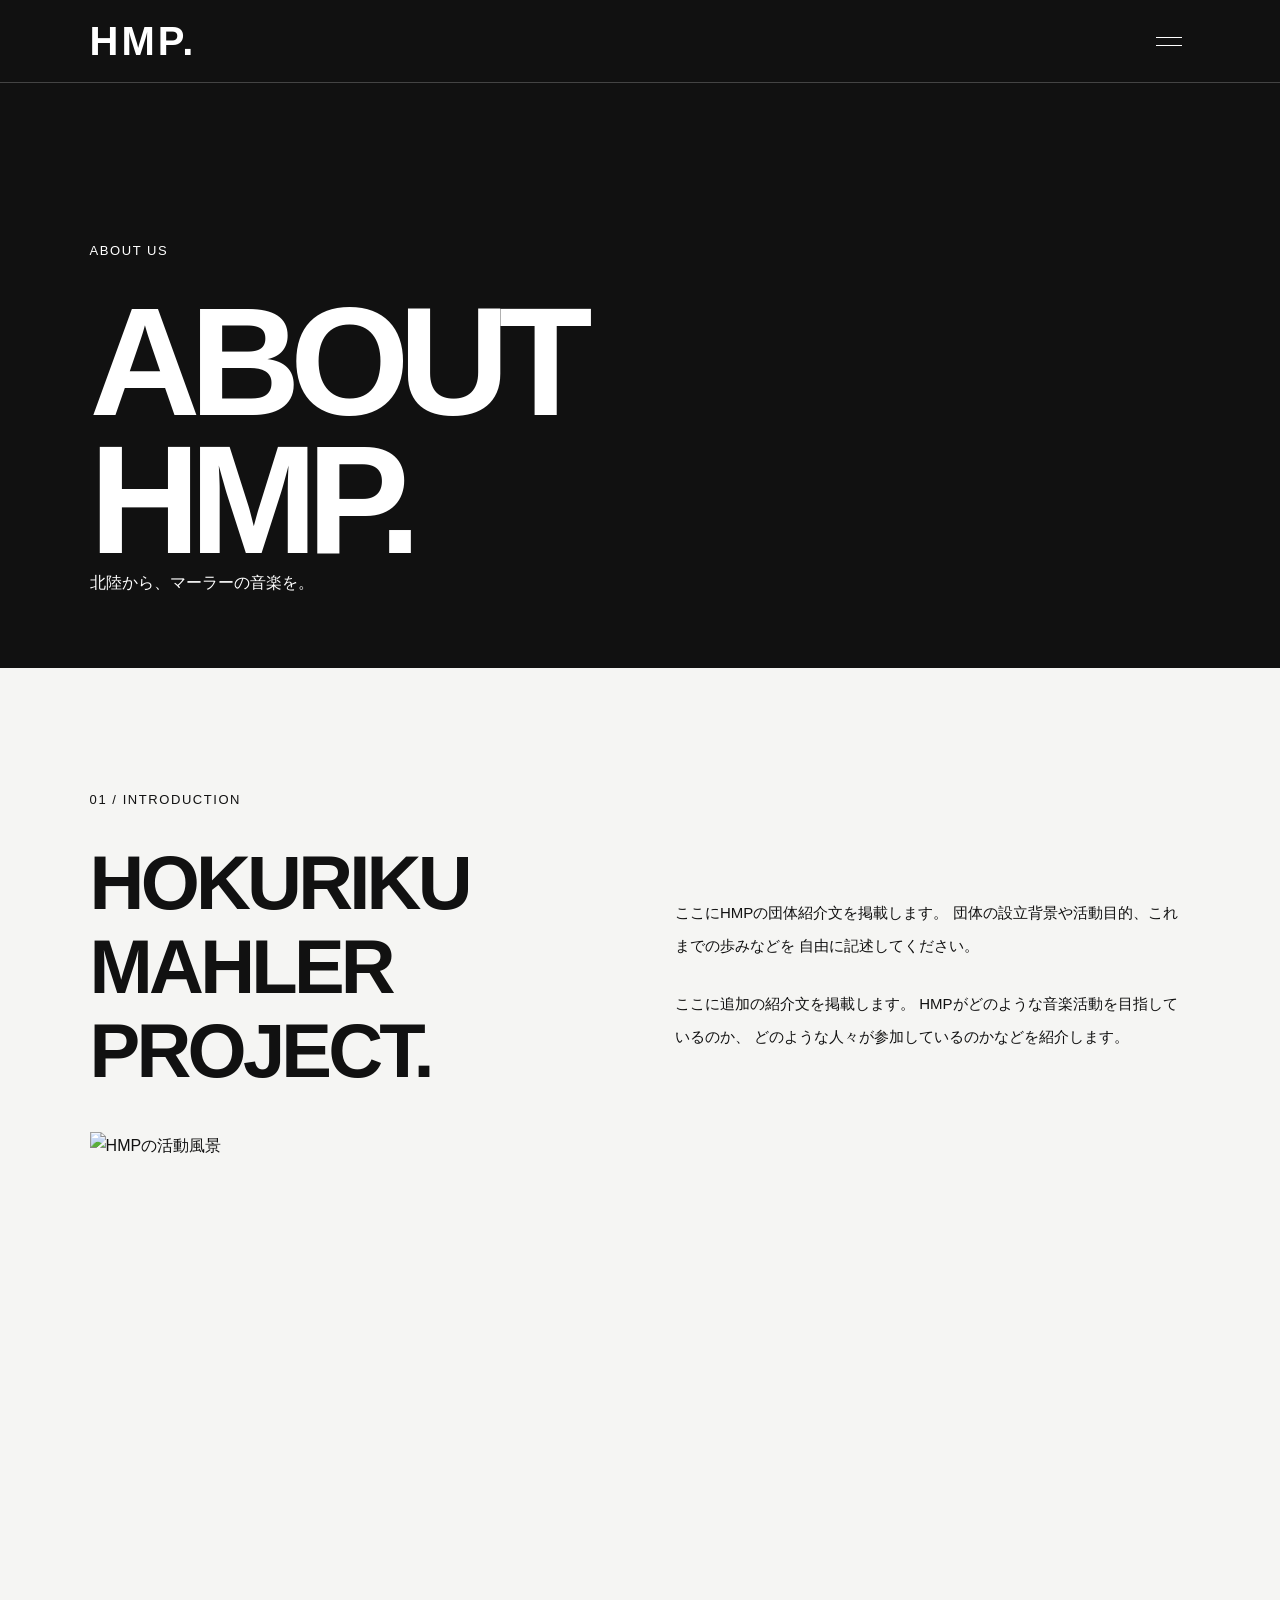
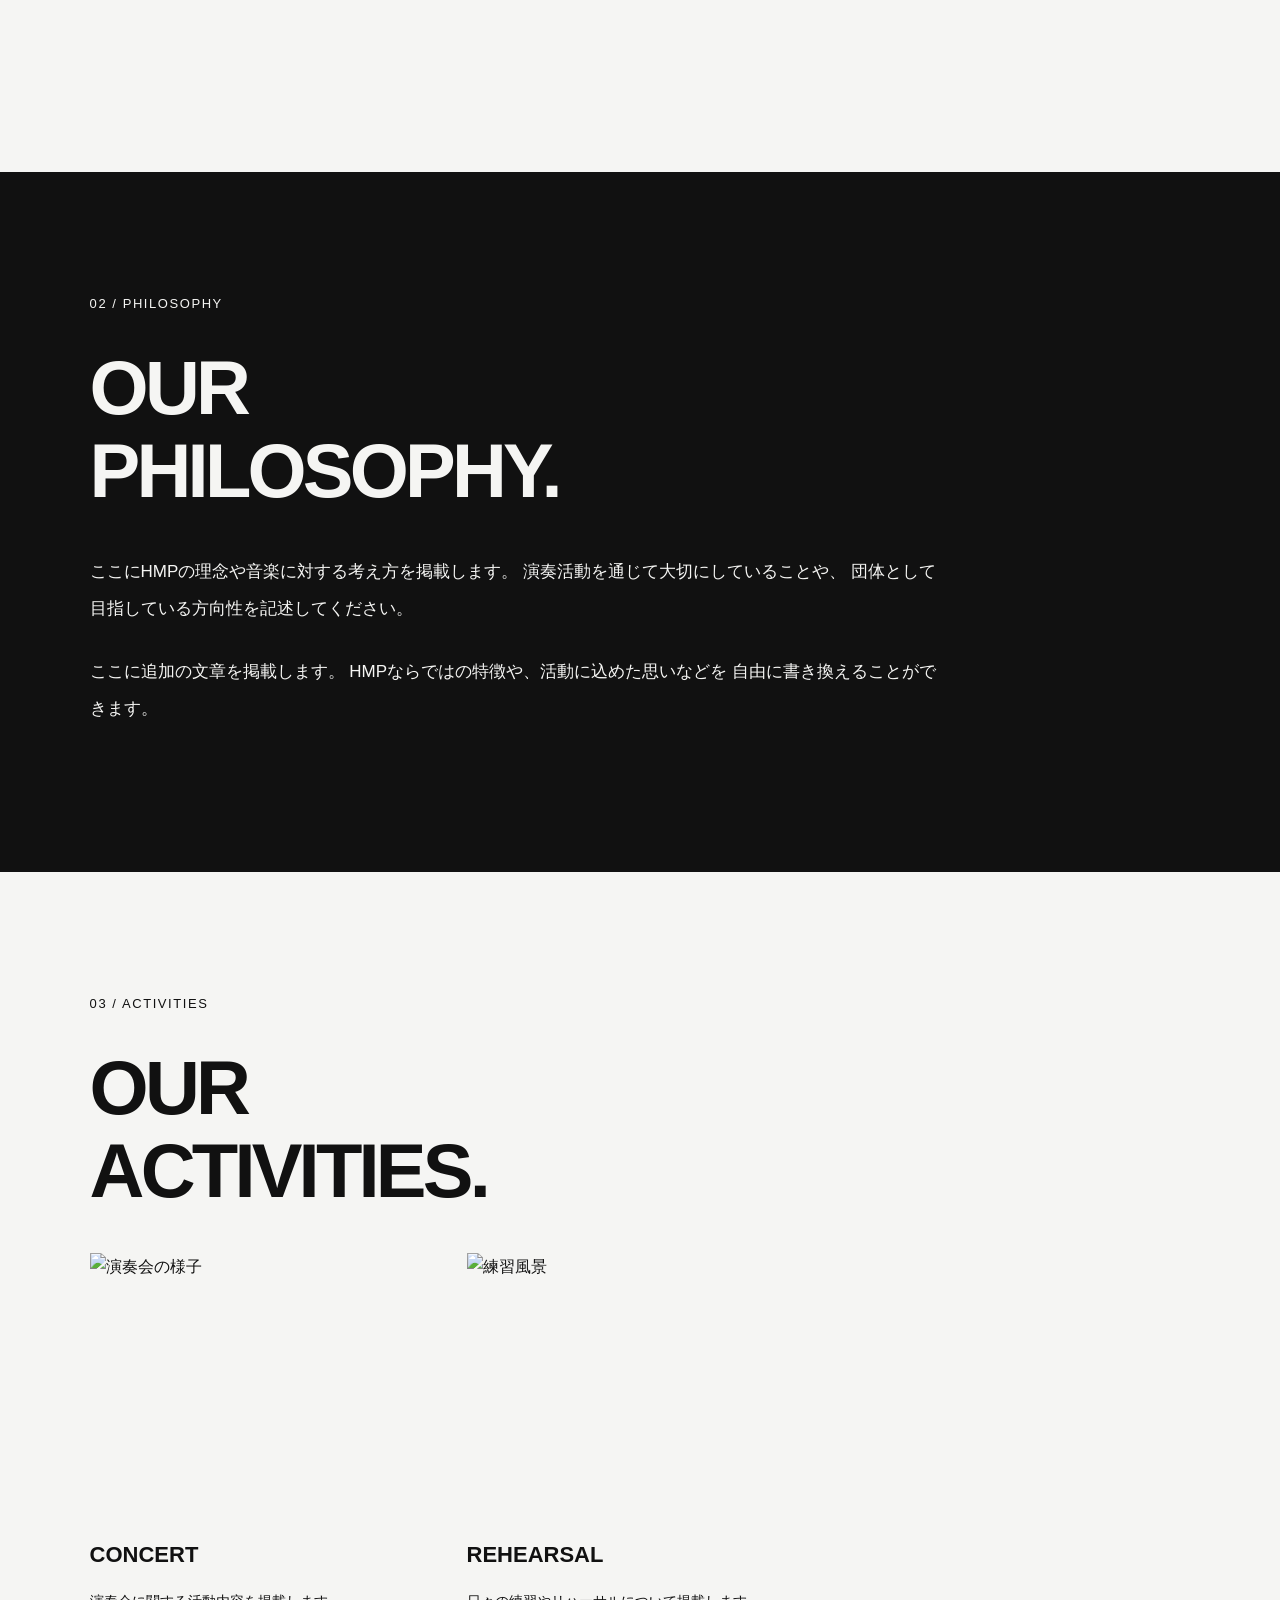
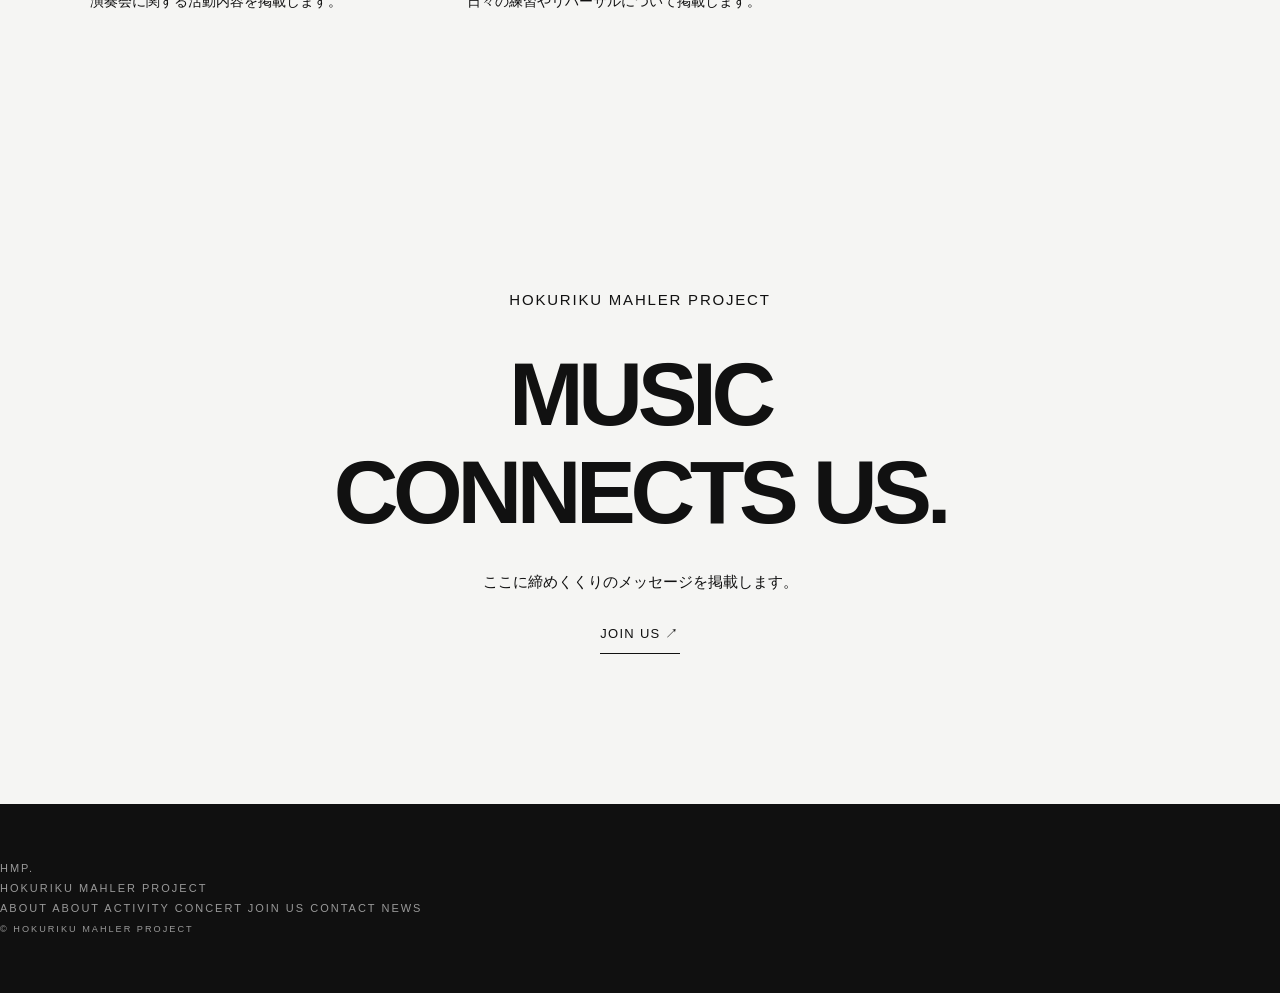
==== Pages/about.html @ 20a02ecb "Add files via upload" ====
<!DOCTYPE html>
<html lang="ja">
<head>
    <meta charset="UTF-8">
    <meta name="viewport" content="width=device-width, initial-scale=1.0">

    <title>ABOUT | HMP.</title>
    <meta name="description" content="Hokuriku Mahler Projectについて">

    <link rel="stylesheet" href="../css/style.css">
    <link rel="stylesheet" href="../css/responsive.css">
</head>

<body>

    <!-- HEADER -->
<header class="header">
    <a href="../index.html" class="logo">HMP.</a>

    <button class="menu-toggle" aria-label="メニューを開く">
        <span></span>
        <span></span>
    </button>
</header>

<!-- MENU -->
<nav class="navigation">

    <button class="menu-close" aria-label="メニューを閉じる">
        CLOSE ×
    </button>

    <div class="navigation-inner">
        <a href="../index.html">HOME</a>
        <a href="about.html">ABOUT</a>
        <a href="concert.html">CONCERT</a>
        <a href="ticket.html">TICKET</a>
        <a href="join.html">JOIN US</a>
        <a href="activity.html">ACTIVITY</a>
        <a href="news.html">NEWS</a>
        <a href="contact.html">CONTACT</a>
    </div>

    <p class="navigation-footer">
        HOKURIKU MAHLER PROJECT
    </p>

</nav>


    <main>

        <!-- PAGE HERO -->
        <section class="page-hero">
            <div class="page-hero-content fade-in">
                <p class="section-label">ABOUT US</p>

                <h1>
                    ABOUT<br>
                    HMP.
                </h1>

                <p class="page-hero-description">
                    北陸から、マーラーの音楽を。
                </p>
            </div>
        </section>


        <!-- INTRODUCTION -->
        <section class="about-introduction section-light">
            <div class="section-container">

                <p class="section-label fade-in">
                    01 / INTRODUCTION
                </p>

                <div class="about-introduction-grid">

                    <div class="fade-in">
                        <h2 class="section-heading">
                            HOKURIKU<br>
                            MAHLER<br>
                            PROJECT.
                        </h2>
                    </div>

                    <div class="about-text fade-in">
                        <p>
                            ここにHMPの団体紹介文を掲載します。
                            団体の設立背景や活動目的、これまでの歩みなどを
                            自由に記述してください。
                        </p>

                        <p>
                            ここに追加の紹介文を掲載します。
                            HMPがどのような音楽活動を目指しているのか、
                            どのような人々が参加しているのかなどを紹介します。
                        </p>
                    </div>

                </div>

                <div class="about-image fade-in">
                    <img src="assets/images/about-main.jpg"
                         alt="HMPの活動風景">
                </div>

            </div>
        </section>


        <!-- PHILOSOPHY -->
        <section class="about-philosophy section-dark">
            <div class="section-container">

                <p class="section-label fade-in">
                    02 / PHILOSOPHY
                </p>

                <div class="philosophy-content fade-in">
                    <h2 class="section-heading">
                        OUR<br>
                        PHILOSOPHY.
                    </h2>

                    <div class="about-text">
                        <p>
                            ここにHMPの理念や音楽に対する考え方を掲載します。
                            演奏活動を通じて大切にしていることや、
                            団体として目指している方向性を記述してください。
                        </p>

                        <p>
                            ここに追加の文章を掲載します。
                            HMPならではの特徴や、活動に込めた思いなどを
                            自由に書き換えることができます。
                        </p>
                    </div>
                </div>

            </div>
        </section>


        <!-- ACTIVITIES -->
        <section class="about-activities section-light">
            <div class="section-container">

                <p class="section-label fade-in">
                    03 / ACTIVITIES
                </p>

                <h2 class="section-heading fade-in">
                    OUR<br>
                    ACTIVITIES.
                </h2>

                <div class="activities-grid">

                    <div class="activity-item fade-in">
                        <img src="assets/images/activity-01.jpg"
                             alt="演奏会の様子">
                        <h3>CONCERT</h3>
                        <p>
                            演奏会に関する活動内容を掲載します。
                        </p>
                    </div>

                    <div class="activity-item fade-in">
                        <img src="assets/images/activity-02.jpg"
                             alt="練習風景">
                        <h3>REHEARSAL</h3>
                        <p>
                            日々の練習やリハーサルについて掲載します。
                        </p>
                    </div>

                </div>

            </div>
        </section>


        <!-- BOTTOM MESSAGE -->
        <section class="about-bottom section-dark">
            <div class="section-container fade-in">

                <p class="section-label">
                    HOKURIKU MAHLER PROJECT
                </p>

                <h2 class="section-heading">
                    MUSIC<br>
                    CONNECTS US.
                </h2>

                <p class="about-text">
                    ここに締めくくりのメッセージを掲載します。
                </p>

                <a href="join.html" class="text-link">
                    JOIN US <span>↗</span>
                </a>

            </div>
        </section>

    </main>


    <!-- FOOTER -->
    <footer class="footer">
        <div class="footer-inner">

            <a href="../index.html" class="footer-logo">
                HMP.
            </a>

            <p>
                HOKURIKU MAHLER PROJECT
            </p>

            <div class="footer-links">
                <a href="../index.html">ABOUT</a>
                <a href="about.html">ABOUT</a>
                <a href="activity.html">ACTIVITY</a>
                <a href="concert.html">CONCERT</a>
                <a href="join.html">JOIN US</a>
                <a href="contact.html">CONTACT</a>
                <a href="news.html">NEWS</a>
            </div>

            <small>
                © HOKURIKU MAHLER PROJECT
            </small>

        </div>
    </footer>


    <script src="../js/main.js"></script>

</body>
</html>
---- css/style.css ----
/* =========================
   HMP BASE STYLE
========================= */

:root {
  --black: #101010;
  --white: #f5f5f3;
  --gray: #999999;
  --line: #333333;
}

* {
  box-sizing: border-box;
  margin: 0;
  padding: 0;
}

html {
  scroll-behavior: smooth;
}

body {
  background: var(--black);
  color: var(--white);
  font-family: "Noto Sans JP", sans-serif;
  line-height: 1.8;
}

a {
  color: inherit;
  text-decoration: none;
}

.container {
  width: 90%;
  max-width: 1160px;
  margin: auto;
}

/* HEADER */

.header {
  position: absolute;
  top: 0;
  width: 100%;
  z-index: 10;
  border-bottom: 1px solid #444;
}

.nav {
  min-height: 85px;
  display: flex;
  justify-content: space-between;
  align-items: center;
}

.logo {
  font-size: 30px;
  font-weight: 800;
  letter-spacing: 3px;
}

.logo span {
  display: block;
  font-size: 8px;
  letter-spacing: 2px;
  color: var(--gray);
}

.navigation {
  display: flex;
  gap: 28px;
  font-size: 11px;
  letter-spacing: 2px;
}

.navigation a:hover {
  color: var(--gray);
}

.menu-toggle {
  display: none;
  background: none;
  border: 0;
  color: white;
  font-size: 24px;
  cursor: pointer;
}

/* HERO */

.hero {
  min-height: 720px;
  display: flex;
  align-items: center;
  background:
    radial-gradient(circle at 75% 40%,
    #555, #222 35%, #101010 75%);
}

.hero-content {
  padding-top: 100px;
}

.eyebrow,
.section-number {
  font-size: 11px;
  letter-spacing: 3px;
  color: var(--gray);
}

.hero h1 {
  font-size: clamp(55px, 9vw, 110px);
  line-height: 1;
  letter-spacing: -5px;
  margin: 30px 0;
}

.hero-message {
  font-size: 20px;
  letter-spacing: 4px;
}

.hero-buttons {
  display: flex;
  gap: 15px;
  margin-top: 35px;
}

/* BUTTON */

.button {
  display: inline-block;
  padding: 13px 25px;
  border: 1px solid white;
  font-size: 11px;
  letter-spacing: 2px;
  transition: .3s;
}

.button:hover {
  background: white;
  color: black;
}

.button-white {
  background: white;
  color: black;
}

/* SECTIONS */

.section {
  padding: 100px 0;
  border-bottom: 1px solid var(--line);
}

.section-title {
  font-size: clamp(35px, 5vw, 60px);
  letter-spacing: -2px;
  line-height: 1.2;
  margin-top: 12px;
}

.section-subtitle {
  color: var(--gray);
  font-size: 12px;
  margin-top: 8px;
  margin-bottom: 40px;
}

/* NEWS */

.news-item {
  display: flex;
  gap: 35px;
  padding: 25px 0;
  border-top: 1px solid var(--line);
  font-size: 13px;
}

.news-item time {
  color: var(--gray);
}

/* CONCERT */

.concert-content {
  display: grid;
  grid-template-columns: 1fr 1fr;
  gap: 50px;
  margin-top: 35px;
  align-items: center;
}

.concert-visual {
  min-height: 350px;
  background: linear-gradient(135deg, #555, #111);
  display: grid;
  place-items: center;
}

.concert-visual span {
  font-size: 55px;
  font-weight: 800;
  letter-spacing: -3px;
}

.concert-info h3 {
  font-size: 28px;
  margin-bottom: 25px;
}

.concert-info p {
  padding: 12px 0;
  border-bottom: 1px solid var(--line);
  font-size: 12px;
}

/* ABOUT */

.about-content {
  max-width: 700px;
}

.about-content h3 {
  font-size: 35px;
  line-height: 1.6;
  margin-bottom: 25px;
}

.about-content p {
  color: #bbb;
  font-size: 14px;
}

/* JOIN */

.join-section {
  background: var(--white);
  color: var(--black);
}

.join-section .section-number {
  color: #777;
}

.join-section p {
  margin: 25px 0;
}

/* ACTIVITY */

.activity-grid {
  display: grid;
  grid-template-columns: repeat(3, 1fr);
  gap: 15px;
}

.activity-card {
  min-height: 200px;
  background: linear-gradient(135deg, #444, #191919);
  display: flex;
  align-items: end;
  padding: 20px;
  font-size: 12px;
  letter-spacing: 2px;
}

/* FOOTER */

.footer {
  padding: 55px 0;
  color: var(--gray);
  font-size: 11px;
  letter-spacing: 2px;
}

.footer h2 {
  font-size: 30px;
  color: white;
}


/* =========================
   ABOUT PAGE HEADER & MENU FIX
========================= */

/* Header */
.header {
    position: relative;
    z-index: 1001;
    display: flex;
    align-items: center;
    justify-content: space-between;
    width: 100%;
    padding: 20px 7%;
    background: #111;
    color: #fff;
    box-sizing: border-box;
}

.header .logo {
    color: #fff;
    font-size: 40px;
    font-weight: 700;
    text-decoration: none;
    line-height: 1;
}

/* Menu button */
.menu-toggle {
    display: flex;
    flex-direction: column;
    justify-content: center;
    gap: 7px;
    width: 42px;
    height: 42px;
    padding: 8px;
    border: none;
    background: transparent;
    cursor: pointer;
}

.menu-toggle span {
    display: block;
    width: 26px;
    height: 1px;
    background: #fff;
}

/* Navigation: hidden by default */
.navigation {
    position: fixed;
    inset: 0;
    z-index: 2000;
    display: flex;
    flex-direction: column;
    justify-content: center;
    align-items: center;
    background: #fff;
    color: #111;

    opacity: 0;
    visibility: hidden;
    pointer-events: none;

    transition: opacity 0.4s ease,
                visibility 0.4s ease;
}

/* Open menu */
.navigation.active {
    opacity: 1;
    visibility: visible;
    pointer-events: auto;
}

.navigation-inner {
    display: flex;
    flex-direction: column;
    gap: 18px;
    width: 80%;
    max-width: 900px;
}

.navigation-inner a {
    color: #111;
    font-size: clamp(28px, 5vw, 54px);
    font-weight: 600;
    text-decoration: none;
    letter-spacing: -0.04em;
}

.menu-close {
    position: absolute;
    top: 30px;
    right: 7%;
    border: none;
    background: transparent;
    color: #111;
    font-size: 14px;
    cursor: pointer;
}

.navigation-footer {
    position: absolute;
    bottom: 35px;
    left: 7%;
    font-size: 11px;
    letter-spacing: 0.15em;
}


/* =========================
   ABOUT PAGE LAYOUT
========================= */

/* Page Hero */
.page-hero {
    position: relative;
    display: flex;
    align-items: flex-end;
    min-height: 65vh;
    padding: 100px 7% 70px;
    box-sizing: border-box;
    background: #111;
    color: #fff;
}

.page-hero-content {
    width: 100%;
    max-width: 1200px;
    margin: 0 auto;
}

.page-hero-label {
    display: block;
    margin-bottom: 20px;
    font-size: 13px;
    letter-spacing: 0.15em;
}

.page-hero h1 {
    margin: 0;
    font-size: clamp(64px, 12vw, 160px);
    line-height: 0.9;
    letter-spacing: -0.07em;
}

/* Common Sections */
.section-light,
.section-dark {
    padding: 120px 7%;
    box-sizing: border-box;
}

.section-light {
    background: #f5f5f3;
    color: #111;
}

.section-dark {
    background: #111;
    color: #f5f5f3;
}

.section-container {
    width: 100%;
    max-width: 1200px;
    margin: 0 auto;
}

.section-label {
    display: block;
    margin-bottom: 30px;
    font-size: 13px;
    letter-spacing: 0.12em;
}

.section-heading {
    margin: 0 0 40px;
    font-size: clamp(38px, 6vw, 76px);
    line-height: 1.1;
    letter-spacing: -0.05em;
}

/* Introduction */
.about-introduction-grid {
    display: grid;
    grid-template-columns: 1fr 1fr;
    gap: 70px;
    align-items: center;
}

.about-text {
    font-size: 15px;
    line-height: 2.2;
}

.about-text p {
    margin-bottom: 25px;
}

.about-image img {
    display: block;
    width: 100%;
    height: 520px;
    object-fit: cover;
}

/* Philosophy */
.philosophy-content {
    max-width: 850px;
}

.philosophy-content p {
    font-size: 17px;
    line-height: 2.2;
}

/* Activities */
.activities-grid {
    display: grid;
    grid-template-columns: repeat(3, 1fr);
    gap: 30px;
}

.activity-item img {
    display: block;
    width: 100%;
    aspect-ratio: 4 / 3;
    object-fit: cover;
}

.activity-item h3 {
    margin: 22px 0 12px;
    font-size: 22px;
}

.activity-item p {
    font-size: 14px;
    line-height: 2;
}

/* Bottom Message */
.about-bottom {
    padding: 150px 7%;
    background: #f5f5f3;
    color: #111;
    text-align: center;
}

.about-bottom h2 {
    margin: 0 0 25px;
    font-size: clamp(40px, 7vw, 90px);
    letter-spacing: -0.06em;
}

.about-bottom p {
    font-size: 15px;
    line-height: 2;
}

.text-link {
    display: inline-block;
    margin-top: 25px;
    padding-bottom: 8px;
    border-bottom: 1px solid currentColor;
    color: inherit;
    text-decoration: none;
    font-size: 13px;
    letter-spacing: 0.1em;
}



/* =========================
   CONCERT PAGE
========================= */

.concert-page-hero {
    min-height: 65vh;
    background: #101010;
    color: #f5f5f3;
    display: flex;
    align-items: flex-end;
    padding: 100px 8%;
}

.concert-page-hero h1 {
    font-size: clamp(55px, 9vw, 115px);
    line-height: 0.95;
    letter-spacing: -0.06em;
    margin: 30px 0;
}

.concert-page-hero-content > p:last-child {
    font-size: 15px;
    letter-spacing: 0.1em;
}

.concert-container {
    max-width: 1200px;
    margin: 0 auto;
}

.concert-upcoming,
.concert-past {
    padding: 120px 8%;
    background: #f5f5f3;
    color: #101010;
}

.concert-program,
.concert-bottom {
    padding: 120px 8%;
    background: #101010;
    color: #f5f5f3;
}

.concert-heading {
    font-size: clamp(45px, 6vw, 76px);
    line-height: 0.95;
    letter-spacing: -0.05em;
    margin-bottom: 55px;
}

.concert-main-image {
    width: 100%;
    margin-bottom: 60px;
}

.concert-main-image img {
    display: block;
    width: 100%;
    aspect-ratio: 16 / 9;
    object-fit: cover;
}

.concert-detail {
    display: grid;
    grid-template-columns: 1fr 1fr;
    gap: 60px;
    padding-bottom: 50px;
    border-bottom: 1px solid #ccc;
}

.concert-category {
    font-size: 11px;
    letter-spacing: 0.15em;
    margin-bottom: 20px;
}

.concert-title-area h3 {
    font-size: clamp(32px, 5vw, 58px);
    line-height: 1.05;
}

.concert-information {
    border-top: 1px solid #ccc;
}

.concert-data {
    display: grid;
    grid-template-columns: 130px 1fr;
    gap: 15px;
    padding: 18px 0;
    border-bottom: 1px solid #ccc;
}

.concert-data span {
    font-size: 10px;
    letter-spacing: 0.12em;
    color: #777;
}

.concert-data p {
    font-size: 14px;
}

.concert-description {
    max-width: 700px;
    margin-top: 40px;
    font-size: 14px;
    line-height: 2.2;
}

.concert-ticket-link {
    margin-top: 40px;
}

.concert-link {
    display: inline-flex;
    gap: 40px;
    align-items: center;
    padding: 16px 0;
    border-bottom: 1px solid currentColor;
    font-size: 12px;
    letter-spacing: 0.12em;
    text-decoration: none;
    color: inherit;
}

.concert-link span {
    font-size: 18px;
}

.program-list {
    border-top: 1px solid #555;
}

.program-item {
    display: flex;
    gap: 45px;
    align-items: flex-start;
    padding: 35px 0;
    border-bottom: 1px solid #555;
}

.program-item > span {
    font-size: 13px;
    color: #999;
}

.program-item h3 {
    font-size: 24px;
    font-weight: 500;
}

.program-item p {
    margin-top: 8px;
    font-size: 12px;
    color: #999;
    letter-spacing: 0.1em;
}

.program-note {
    margin-top: 25px;
    font-size: 11px;
    color: #999;
}

.past-concert-grid {
    display: grid;
    grid-template-columns: 1fr 1fr;
    gap: 30px;
}

.past-concert-card img {
    width: 100%;
    aspect-ratio: 16 / 10;
    object-fit: cover;
    display: block;
}

.past-concert-info {
    padding: 25px 0;
}

.past-concert-info > span {
    font-size: 11px;
    color: #777;
}

.past-concert-info h3 {
    font-size: 20px;
    margin: 10px 0;
}

.past-concert-info p {
    font-size: 13px;
    color: #666;
    line-height: 1.8;
}

.concert-bottom > p:not(.section-label) {
    font-size: 14px;
    line-height: 2;
}



/* =========================
   JOIN PAGE
========================= */

.join-container {
    max-width: 1200px;
    margin: 0 auto;
}

.join-page-hero {
    min-height: 65vh;
    background: #101010;
    color: #f5f5f3;
    display: flex;
    align-items: flex-end;
    padding: 100px 8%;
}

.join-page-hero h1 {
    font-size: clamp(60px, 10vw, 125px);
    line-height: 0.9;
    letter-spacing: -0.06em;
    margin: 30px 0;
}

.join-page-hero-content > p:last-child {
    font-size: 15px;
    letter-spacing: 0.1em;
}

.join-message,
.join-conditions,
.join-application {
    background: #f5f5f3;
    color: #101010;
    padding: 120px 8%;
}

.join-recruitment,
.join-flow {
    background: #101010;
    color: #f5f5f3;
    padding: 120px 8%;
}

.join-heading {
    font-size: clamp(45px, 6vw, 76px);
    line-height: 0.95;
    letter-spacing: -0.05em;
    margin-bottom: 55px;
}

.join-message-content {
    display: grid;
    grid-template-columns: 0.8fr 1.2fr;
    gap: 70px;
    align-items: center;
}

.join-message-text {
    font-size: 14px;
    line-height: 2.2;
}

.join-message-text p {
    margin-bottom: 25px;
}

.join-main-image img {
    display: block;
    width: 100%;
    aspect-ratio: 4 / 3;
    object-fit: cover;
}

.join-description {
    max-width: 650px;
    font-size: 14px;
    line-height: 2.1;
    margin-bottom: 50px;
}

.recruitment-list {
    border-top: 1px solid #555;
}

.recruitment-item {
    display: grid;
    grid-template-columns: 70px 1fr 100px;
    align-items: center;
    gap: 20px;
    padding: 27px 0;
    border-bottom: 1px solid #555;
}

.recruitment-item > span:first-child {
    color: #999;
    font-size: 12px;
}

.recruitment-item p {
    font-size: 20px;
    letter-spacing: 0.08em;
}

.recruitment-status {
    font-size: 11px;
    text-align: right;
    color: #ccc;
}

.recruitment-note {
    margin-top: 20px;
    color: #999;
    font-size: 11px;
}

.conditions-list {
    border-top: 1px solid #ccc;
}

.condition-item {
    display: grid;
    grid-template-columns: 80px 1fr;
    gap: 25px;
    padding: 30px 0;
    border-bottom: 1px solid #ccc;
}

.condition-item > span {
    color: #888;
    font-size: 12px;
}

.condition-item h3 {
    font-size: 19px;
    margin-bottom: 10px;
}

.condition-item p {
    font-size: 14px;
    line-height: 1.9;
    color: #555;
}

.join-steps {
    border-top: 1px solid #555;
}

.join-step {
    padding: 35px 0;
    border-bottom: 1px solid #555;
}

.join-step > span {
    color: #999;
    font-size: 11px;
    letter-spacing: 0.15em;
}

.join-step h3 {
    font-size: 25px;
    margin: 12px 0;
    letter-spacing: 0.05em;
}

.join-step p {
    font-size: 14px;
    color: #ccc;
}

.join-application-link {
    display: inline-flex;
    align-items: center;
    justify-content: space-between;
    gap: 80px;
    padding: 18px 0;
    border-bottom: 1px solid #101010;
    font-size: 13px;
    letter-spacing: 0.15em;
}

.join-application-link span {
    font-size: 20px;
}


/* =========================
   ACTIVITY PAGE
========================= */

.activity-container {
    max-width: 1200px;
    margin: 0 auto;
}

.activity-page-hero {
    min-height: 65vh;
    background: #101010;
    color: #f5f5f3;
    display: flex;
    align-items: flex-end;
    padding: 100px 8%;
}

.activity-page-hero h1 {
    font-size: clamp(60px, 10vw, 125px);
    line-height: 0.9;
    letter-spacing: -0.06em;
    margin: 30px 0;
}

.activity-page-hero-content > p:last-child {
    font-size: 15px;
    letter-spacing: 0.1em;
}

.activity-intro,
.activity-gallery,
.activity-archive {
    background: #f5f5f3;
    color: #101010;
    padding: 120px 8%;
}

.activity-days,
.activity-bottom {
    background: #101010;
    color: #f5f5f3;
    padding: 120px 8%;
}

.activity-heading {
    font-size: clamp(45px, 6vw, 76px);
    line-height: 0.95;
    letter-spacing: -0.05em;
    margin-bottom: 55px;
}

.activity-intro-content {
    max-width: 700px;
    font-size: 14px;
    line-height: 2.2;
}

/* PHOTO GRID */

.activity-photo-grid {
    display: grid;
    grid-template-columns: 1fr 1fr;
    gap: 55px 30px;
}

.activity-photo-item {
    min-width: 0;
}

.activity-photo-item img {
    width: 100%;
    aspect-ratio: 4 / 3;
    object-fit: cover;
    display: block;
    transition: transform 0.6s ease;
}

.activity-photo-item:hover img {
    transform: scale(1.02);
}

.activity-photo-caption {
    padding-top: 20px;
}

.activity-photo-caption span {
    font-size: 10px;
    letter-spacing: 0.15em;
    color: #777;
}

.activity-photo-caption h3 {
    font-size: 22px;
    margin: 8px 0;
    letter-spacing: 0.05em;
}

.activity-photo-caption p {
    font-size: 13px;
    color: #666;
}

/* DAILY ACTIVITIES */

.activity-days-content {
    display: grid;
    grid-template-columns: 1.2fr 0.8fr;
    gap: 70px;
    align-items: center;
}

.activity-days-image img {
    display: block;
    width: 100%;
    aspect-ratio: 4 / 3;
    object-fit: cover;
}

.activity-days-text h3 {
    font-size: clamp(30px, 4vw, 48px);
    line-height: 1.1;
    margin-bottom: 30px;
}

.activity-days-text p {
    font-size: 14px;
    line-height: 2.2;
    color: #ccc;
}

/* ARCHIVE */

.activity-archive-list {
    border-top: 1px solid #ccc;
}

.activity-archive-item {
    display: grid;
    grid-template-columns: 100px 1fr 30px;
    gap: 20px;
    align-items: center;
    padding: 28px 0;
    border-bottom: 1px solid #ccc;
    text-decoration: none;
    color: #101010;
    transition: opacity 0.3s;
}

.activity-archive-item:hover {
    opacity: 0.5;
}

.activity-archive-item span {
    font-size: 12px;
    color: #777;
}

.activity-archive-item p {
    font-size: 18px;
    letter-spacing: 0.05em;
}

.activity-archive-note {
    font-size: 11px;
    color: #777;
    margin-top: 20px;
}

/* BOTTOM */

.activity-bottom > p:not(.section-label) {
    font-size: 14px;
    line-height: 2;
}

.activity-link {
    display: inline-flex;
    align-items: center;
    gap: 50px;
    padding: 18px 0;
    margin-top: 35px;
    border-bottom: 1px solid #fff;
    color: #fff;
    font-size: 12px;
    letter-spacing: 0.12em;
}


/* =========================
   TICKET PAGE
========================= */

.ticket-container {
    max-width: 1200px;
    margin: 0 auto;
}

.ticket-page-hero {
    min-height: 65vh;
    background: #101010;
    color: #f5f5f3;
    display: flex;
    align-items: flex-end;
    padding: 100px 8%;
}

.ticket-page-hero h1 {
    font-size: clamp(60px, 10vw, 125px);
    line-height: 0.9;
    letter-spacing: -0.06em;
    margin: 30px 0;
}

.ticket-page-hero-content > p:last-child {
    font-size: 15px;
    letter-spacing: 0.1em;
}

.ticket-upcoming,
.ticket-purchase,
.ticket-notes {
    background: #f5f5f3;
    color: #101010;
    padding: 120px 8%;
}

.ticket-price,
.ticket-buy,
.ticket-bottom {
    background: #101010;
    color: #f5f5f3;
    padding: 120px 8%;
}

.ticket-heading {
    font-size: clamp(45px, 6vw, 76px);
    line-height: 0.95;
    letter-spacing: -0.05em;
    margin-bottom: 55px;
}

/* CONCERT INFORMATION */

.ticket-main-image {
    margin-bottom: 55px;
}

.ticket-main-image img {
    display: block;
    width: 100%;
    aspect-ratio: 16 / 9;
    object-fit: cover;
}

.ticket-category {
    font-size: 11px;
    letter-spacing: 0.15em;
    margin-bottom: 15px;
}

.ticket-event-info h3 {
    font-size: clamp(35px, 5vw, 58px);
    line-height: 1.05;
    margin-bottom: 45px;
}

.ticket-event-data {
    display: grid;
    grid-template-columns: 1fr 1fr;
    border-top: 1px solid #ccc;
}

.ticket-event-data > div {
    padding: 22px 0;
    border-bottom: 1px solid #ccc;
}

.ticket-event-data span {
    font-size: 10px;
    letter-spacing: 0.15em;
    color: #777;
}

.ticket-event-data p {
    font-size: 15px;
    margin-top: 8px;
}

/* PRICE */

.ticket-price-list {
    border-top: 1px solid #555;
}

.ticket-price-item {
    display: flex;
    justify-content: space-between;
    align-items: center;
    gap: 20px;
    padding: 35px 0;
    border-bottom: 1px solid #555;
}

.ticket-price-item span {
    font-size: 10px;
    color: #999;
    letter-spacing: 0.15em;
}

.ticket-price-item h3 {
    font-size: 22px;
    margin-top: 8px;
}

.ticket-price-item > p {
    font-size: clamp(30px, 5vw, 50px);
    letter-spacing: -0.04em;
}

.ticket-price-note {
    margin-top: 25px;
    color: #999;
    font-size: 11px;
}

/* PURCHASE */

.ticket-purchase-content {
    max-width: 850px;
    font-size: 14px;
    line-height: 2.2;
}

.purchase-steps {
    margin-top: 55px;
    border-top: 1px solid #ccc;
}

.purchase-step {
    padding: 30px 0;
    border-bottom: 1px solid #ccc;
}

.purchase-step span {
    font-size: 10px;
    color: #777;
    letter-spacing: 0.15em;
}

.purchase-step h3 {
    font-size: 22px;
    margin: 10px 0;
}

.purchase-step p {
    font-size: 13px;
    color: #666;
}

/* BUY BUTTON */

.ticket-buy-description {
    font-size: 14px;
    margin-bottom: 35px;
}

.ticket-buy-button {
    display: inline-flex;
    align-items: center;
    justify-content: space-between;
    gap: 70px;
    padding: 20px 25px;
    border: 1px solid #f5f5f3;
    color: #f5f5f3;
    font-size: 12px;
    letter-spacing: 0.12em;
    transition: 0.3s;
}

.ticket-buy-button:hover {
    background: #f5f5f3;
    color: #101010;
}

.ticket-buy-button span {
    font-size: 20px;
}

.ticket-buy-note {
    margin-top: 20px;
    font-size: 11px;
    color: #999;
}

/* NOTES */

.ticket-notes-list {
    border-top: 1px solid #ccc;
}

.ticket-note-item {
    display: grid;
    grid-template-columns: 70px 1fr;
    gap: 25px;
    padding: 30px 0;
    border-bottom: 1px solid #ccc;
}

.ticket-note-item > span {
    font-size: 12px;
    color: #888;
}

.ticket-note-item h3 {
    font-size: 19px;
    margin-bottom: 10px;
}

.ticket-note-item p {
    font-size: 13px;
    color: #555;
    line-height: 2;
}

.ticket-note-disclaimer {
    margin-top: 20px;
    font-size: 11px;
    color: #777;
}

/* BOTTOM */

.ticket-bottom > p:not(.section-label) {
    font-size: 14px;
    line-height: 2;
}

.ticket-text-link {
    display: inline-flex;
    gap: 40px;
    align-items: center;
    padding: 18px 0;
    margin-top: 30px;
    border-bottom: 1px solid #fff;
    color: #fff;
    font-size: 12px;
    letter-spacing: 0.12em;
}


/* =========================
   NEWS PAGE
========================= */

.news-container {
    max-width: 1200px;
    margin: 0 auto;
}

.news-page-hero {
    min-height: 65vh;
    background: #101010;
    color: #f5f5f3;
    display: flex;
    align-items: flex-end;
    padding: 100px 8%;
}

.news-page-hero h1 {
    font-size: clamp(60px, 10vw, 125px);
    line-height: 0.9;
    letter-spacing: -0.06em;
    margin: 30px 0;
}

.news-page-hero-content > p:last-child {
    font-size: 15px;
    letter-spacing: 0.1em;
}

.news-latest,
.news-archive {
    background: #f5f5f3;
    color: #101010;
    padding: 120px 8%;
}

.news-categories,
.news-bottom {
    background: #101010;
    color: #f5f5f3;
    padding: 120px 8%;
}

.news-heading {
    font-size: clamp(45px, 6vw, 76px);
    line-height: 0.95;
    letter-spacing: -0.05em;
    margin-bottom: 55px;
}

/* NEWS LIST */

.news-list {
    border-top: 1px solid #bbb;
}

.news-list-item {
    display: grid;
    grid-template-columns: 220px 1fr;
    gap: 45px;
    padding: 35px 0;
    border-bottom: 1px solid #bbb;
}

.news-meta {
    display: flex;
    flex-direction: column;
    align-items: flex-start;
    gap: 15px;
}

.news-meta time {
    font-size: 12px;
    color: #777;
    letter-spacing: 0.08em;
}

.news-category {
    display: inline-block;
    padding: 5px 10px;
    border: 1px solid #999;
    font-size: 9px;
    letter-spacing: 0.12em;
}

.news-item-content h3 {
    font-size: 22px;
    font-weight: 500;
    margin-bottom: 15px;
}

.news-item-content > p {
    font-size: 13px;
    line-height: 2;
    color: #555;
}

.news-read-more {
    display: inline-flex;
    align-items: center;
    gap: 25px;
    margin-top: 22px;
    padding-bottom: 7px;
    border-bottom: 1px solid #101010;
    font-size: 10px;
    letter-spacing: 0.12em;
}

.news-read-more span {
    font-size: 15px;
}

.news-placeholder-note {
    margin-top: 20px;
    font-size: 11px;
    color: #777;
}

/* CATEGORY GRID */

.news-category-grid {
    display: grid;
    grid-template-columns: 1fr 1fr;
    border-top: 1px solid #555;
    border-left: 1px solid #555;
}

.news-category-card {
    position: relative;
    min-height: 210px;
    padding: 30px;
    border-right: 1px solid #555;
    border-bottom: 1px solid #555;
    color: #f5f5f3;
    transition: background 0.3s, color 0.3s;
}

.news-category-card:hover {
    background: #f5f5f3;
    color: #101010;
}

.news-category-card > span:first-child {
    font-size: 11px;
    color: #999;
}

.news-category-card h3 {
    font-size: clamp(22px, 3vw, 34px);
    margin-top: 35px;
    letter-spacing: 0.04em;
}

.news-category-card p {
    font-size: 12px;
    margin-top: 8px;
}

.news-category-card .category-arrow {
    position: absolute;
    right: 30px;
    bottom: 30px;
    font-size: 20px;
}

/* ARCHIVE */

.news-archive-list {
    border-top: 1px solid #bbb;
}

.news-archive-item {
    display: grid;
    grid-template-columns: 100px 1fr 30px;
    gap: 20px;
    align-items: center;
    padding: 28px 0;
    border-bottom: 1px solid #bbb;
    color: #101010;
    transition: opacity 0.3s;
}

.news-archive-item:hover {
    opacity: 0.5;
}

.news-archive-item span {
    font-size: 12px;
    color: #777;
}

.news-archive-item p {
    font-size: 17px;
    letter-spacing: 0.05em;
}

.news-archive-note {
    margin-top: 20px;
    color: #777;
    font-size: 11px;
}

/* BOTTOM */

.news-bottom > p:not(.section-label) {
    font-size: 14px;
    line-height: 2;
}

.news-bottom-link {
    display: inline-flex;
    align-items: center;
    gap: 50px;
    margin-top: 35px;
    padding: 18px 0;
    border-bottom: 1px solid #fff;
    color: #fff;
    font-size: 12px;
    letter-spacing: 0.12em;
}


/* =========================
   NAVIGATION MENU FIX
========================= */

/* メニュー全体 */
.navigation {
    justify-content: center;
    align-items: center;
    padding: 90px 0 80px;
    box-sizing: border-box;
    overflow-y: auto;
}

/* メニュー項目 */
.navigation-inner {
    display: flex;
    flex-direction: column;
    justify-content: center;
    align-items: flex-start;
    gap: 12px;
    width: 80%;
    max-width: 900px;
    margin: auto;
}

/* メニューの文字 */
.navigation-inner a {
    display: block;
    font-size: 28px;
    line-height: 1.2;
    letter-spacing: -0.03em;
    padding: 2px 0;
}

/* CLOSEボタン */
.menu-close {
    position: absolute;
    top: 30px;
    right: 7%;
    z-index: 10;
}

/* フッター */
.navigation-footer {
    position: absolute;
    bottom: 25px;
    left: 7%;
    margin: 0;
    line-height: 1.2;
}

/* スマートフォン */
@media (max-width: 768px) {
    .navigation {
        padding: 90px 0 75px;
    }

    .navigation-inner {
        width: 84%;
        gap: 14px;
    }

    .navigation-inner a {
        font-size: clamp(28px, 8vw, 40px);
        line-height: 1.1;
    }

    .navigation-footer {
        bottom: 18px;
        font-size: 9px;
    }
}


/* =========================
   COMMON MENU DESIGN
   Match main page typography
========================= */

.navigation-inner {
    width: 80%;
    max-width: 900px;
    gap: 20px;
}

.navigation-inner a {
    font-size: 22px;
    font-weight: 600;
    line-height: 1.4;
    letter-spacing: 2px;
    text-decoration: none;
}

.navigation-footer {
    font-size: 8px;
    letter-spacing: 2px;
    line-height: 1.4;
}

.menu-close {
    font-size: 11px;
    letter-spacing: 2px;
}

@media (max-width: 768px) {
    .navigation-inner {
        gap: 18px;
    }

    .navigation-inner a {
        font-size: 20px;
    }
}
---- css/responsive.css ----
@media (max-width: 768px) {

  .navigation {
    display: none;
    position: absolute;
    top: 85px;
    left: 0;
    width: 100%;
    background: #101010;
    flex-direction: column;
    padding: 25px 5%;
    gap: 20px;
  }

  .navigation.active {
    display: flex;
  }

  .menu-toggle {
    display: block;
  }

  .hero {
    min-height: 650px;
  }

  .hero h1 {
    font-size: 58px;
    letter-spacing: -3px;
  }

  .hero-message {
    font-size: 15px;
    letter-spacing: 2px;
  }

  .hero-buttons {
    flex-wrap: wrap;
  }

  .concert-content {
    grid-template-columns: 1fr;
    gap: 30px;
  }

  .activity-grid {
    grid-template-columns: 1fr;
  }

  .activity-card {
    min-height: 150px;
  }

  .news-item {
    display: block;
  }

  .news-item p {
    margin-top: 8px;
  }

  .section {
    padding: 75px 0;
  }
}


/* =========================
   ABOUT PAGE RESPONSIVE
========================= */

@media (max-width: 768px) {

    .page-hero {
        min-height: 55vh;
        padding: 100px 6% 50px;
    }

    .page-hero h1 {
        font-size: clamp(60px, 18vw, 100px);
    }

    .section-light,
    .section-dark {
        padding: 80px 6%;
    }

    .section-label {
        margin-bottom: 40px;
    }

    .about-introduction-grid,
    .philosophy-content,
    .activities-grid {
        grid-template-columns: 1fr;
        gap: 35px;
    }

    .about-image img {
        height: 300px;
    }

    .section-heading {
        margin-bottom: 30px;
    }

    .footer {
        padding: 60px 6% 35px;
    }

    .footer-links {
        gap: 18px;
    }
}


/* =========================
   ABOUT PAGE RESPONSIVE
========================= */

@media (max-width: 768px) {

    .page-hero {
        min-height: 55vh;
        padding: 100px 6% 50px;
    }

    .page-hero h1 {
        font-size: clamp(60px, 18vw, 100px);
    }

    .section-light,
    .section-dark {
        padding: 80px 6%;
    }

    .section-heading {
        font-size: 42px;
        margin-bottom: 30px;
    }

    .about-introduction-grid {
        grid-template-columns: 1fr;
        gap: 35px;
    }

    .about-image img {
        height: auto;
        aspect-ratio: 4 / 3;
    }

    .activities-grid {
        grid-template-columns: 1fr;
        gap: 45px;
    }

    .about-bottom {
        padding: 100px 6%;
    }
}





/* =========================
   CONCERT PAGE RESPONSIVE
========================= */

@media (max-width: 768px) {

    .concert-page-hero {
        min-height: 55vh;
        padding: 100px 6% 60px;
    }

    .concert-upcoming,
    .concert-past,
    .concert-program,
    .concert-bottom {
        padding: 80px 6%;
    }

    .concert-heading {
        margin-bottom: 35px;
    }

    .concert-detail {
        grid-template-columns: 1fr;
        gap: 35px;
    }

    .concert-data {
        grid-template-columns: 110px 1fr;
    }

    .program-item {
        gap: 25px;
    }

    .program-item h3 {
        font-size: 20px;
    }

    .past-concert-grid {
        grid-template-columns: 1fr;
        gap: 20px;
    }
}


/* =========================
   JOIN PAGE RESPONSIVE
========================= */

@media (max-width: 768px) {

    .join-page-hero {
        min-height: 55vh;
        padding: 100px 6% 60px;
    }

    .join-message,
    .join-conditions,
    .join-application,
    .join-recruitment,
    .join-flow {
        padding: 80px 6%;
    }

    .join-heading {
        margin-bottom: 35px;
    }

    .join-message-content {
        grid-template-columns: 1fr;
        gap: 35px;
    }

    .recruitment-item {
        grid-template-columns: 35px 1fr 75px;
        gap: 10px;
    }

    .recruitment-item p {
        font-size: 15px;
    }

    .condition-item {
        grid-template-columns: 40px 1fr;
        gap: 15px;
    }

    .join-step h3 {
        font-size: 21px;
    }

    .join-application-link {
        gap: 35px;
    }
}


/* =========================
   ACTIVITY PAGE RESPONSIVE
========================= */

@media (max-width: 768px) {

    .activity-page-hero {
        min-height: 55vh;
        padding: 100px 6% 60px;
    }

    .activity-intro,
    .activity-gallery,
    .activity-archive,
    .activity-days,
    .activity-bottom {
        padding: 80px 6%;
    }

    .activity-heading {
        margin-bottom: 35px;
    }

    .activity-photo-grid {
        grid-template-columns: 1fr;
        gap: 40px;
    }

    .activity-days-content {
        grid-template-columns: 1fr;
        gap: 35px;
    }

    .activity-archive-item {
        grid-template-columns: 55px 1fr 20px;
        gap: 12px;
    }

    .activity-archive-item p {
        font-size: 14px;
    }

    .activity-days-text h3 {
        font-size: 35px;
    }
}


/* =========================
   TICKET PAGE RESPONSIVE
========================= */

@media (max-width: 768px) {

    .ticket-page-hero {
        min-height: 55vh;
        padding: 100px 6% 60px;
    }

    .ticket-upcoming,
    .ticket-purchase,
    .ticket-notes,
    .ticket-price,
    .ticket-buy,
    .ticket-bottom {
        padding: 80px 6%;
    }

    .ticket-heading {
        margin-bottom: 35px;
    }

    .ticket-event-data {
        grid-template-columns: 1fr;
    }

    .ticket-event-data > div {
        padding: 18px 0;
    }

    .ticket-price-item {
        padding: 28px 0;
    }

    .ticket-price-item h3 {
        font-size: 19px;
    }

    .ticket-price-item > p {
        font-size: 32px;
    }

    .ticket-note-item {
        grid-template-columns: 40px 1fr;
        gap: 15px;
    }

    .ticket-buy-button {
        gap: 35px;
        width: 100%;
    }
}


/* =========================
   NEWS PAGE RESPONSIVE
========================= */

@media (max-width: 768px) {

    .news-page-hero {
        min-height: 55vh;
        padding: 100px 6% 60px;
    }

    .news-latest,
    .news-archive,
    .news-categories,
    .news-bottom {
        padding: 80px 6%;
    }

    .news-heading {
        margin-bottom: 35px;
    }

    .news-list-item {
        grid-template-columns: 1fr;
        gap: 20px;
        padding: 28px 0;
    }

    .news-meta {
        flex-direction: row;
        align-items: center;
        gap: 15px;
    }

    .news-item-content h3 {
        font-size: 19px;
    }

    .news-category-grid {
        grid-template-columns: 1fr;
    }

    .news-category-card {
        min-height: 170px;
        padding: 25px;
    }

    .news-category-card h3 {
        margin-top: 25px;
    }

    .news-archive-item {
        grid-template-columns: 55px 1fr 20px;
        gap: 12px;
    }

    .news-archive-item p {
        font-size: 14px;
    }
}
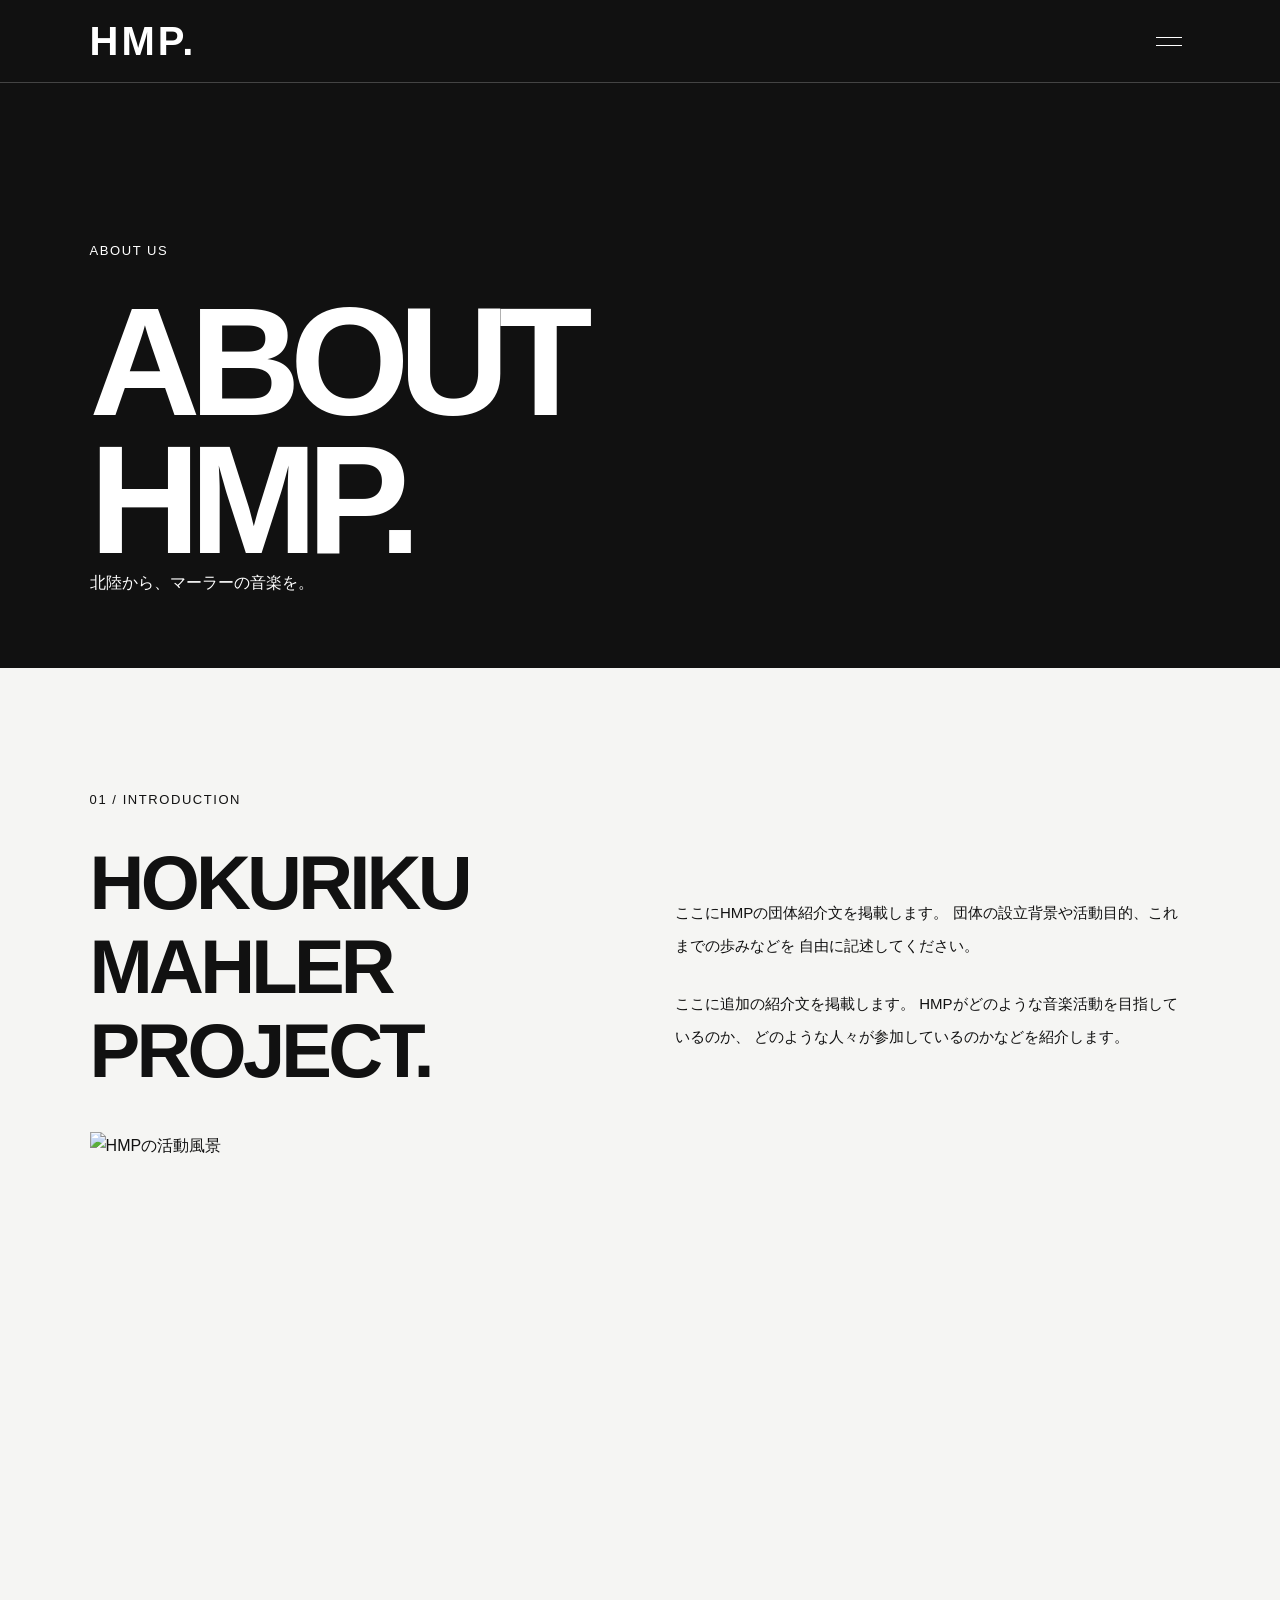
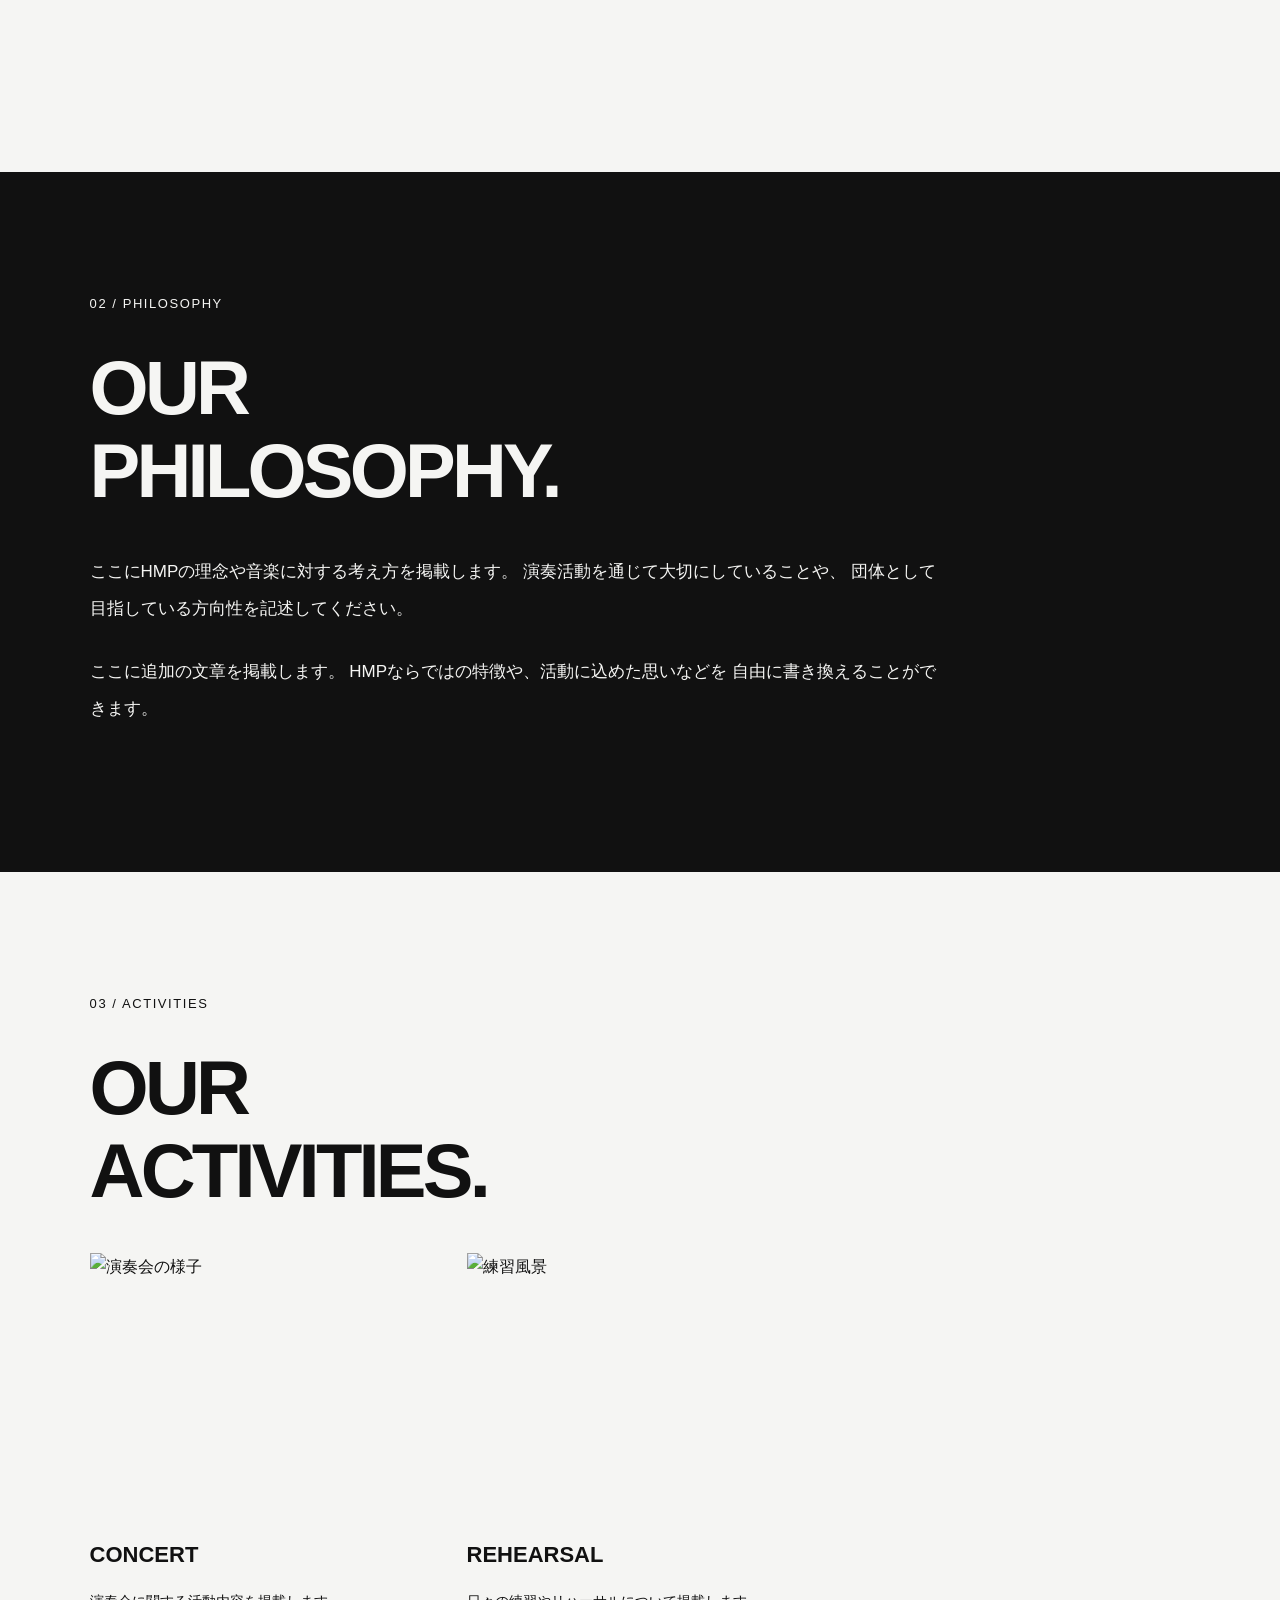
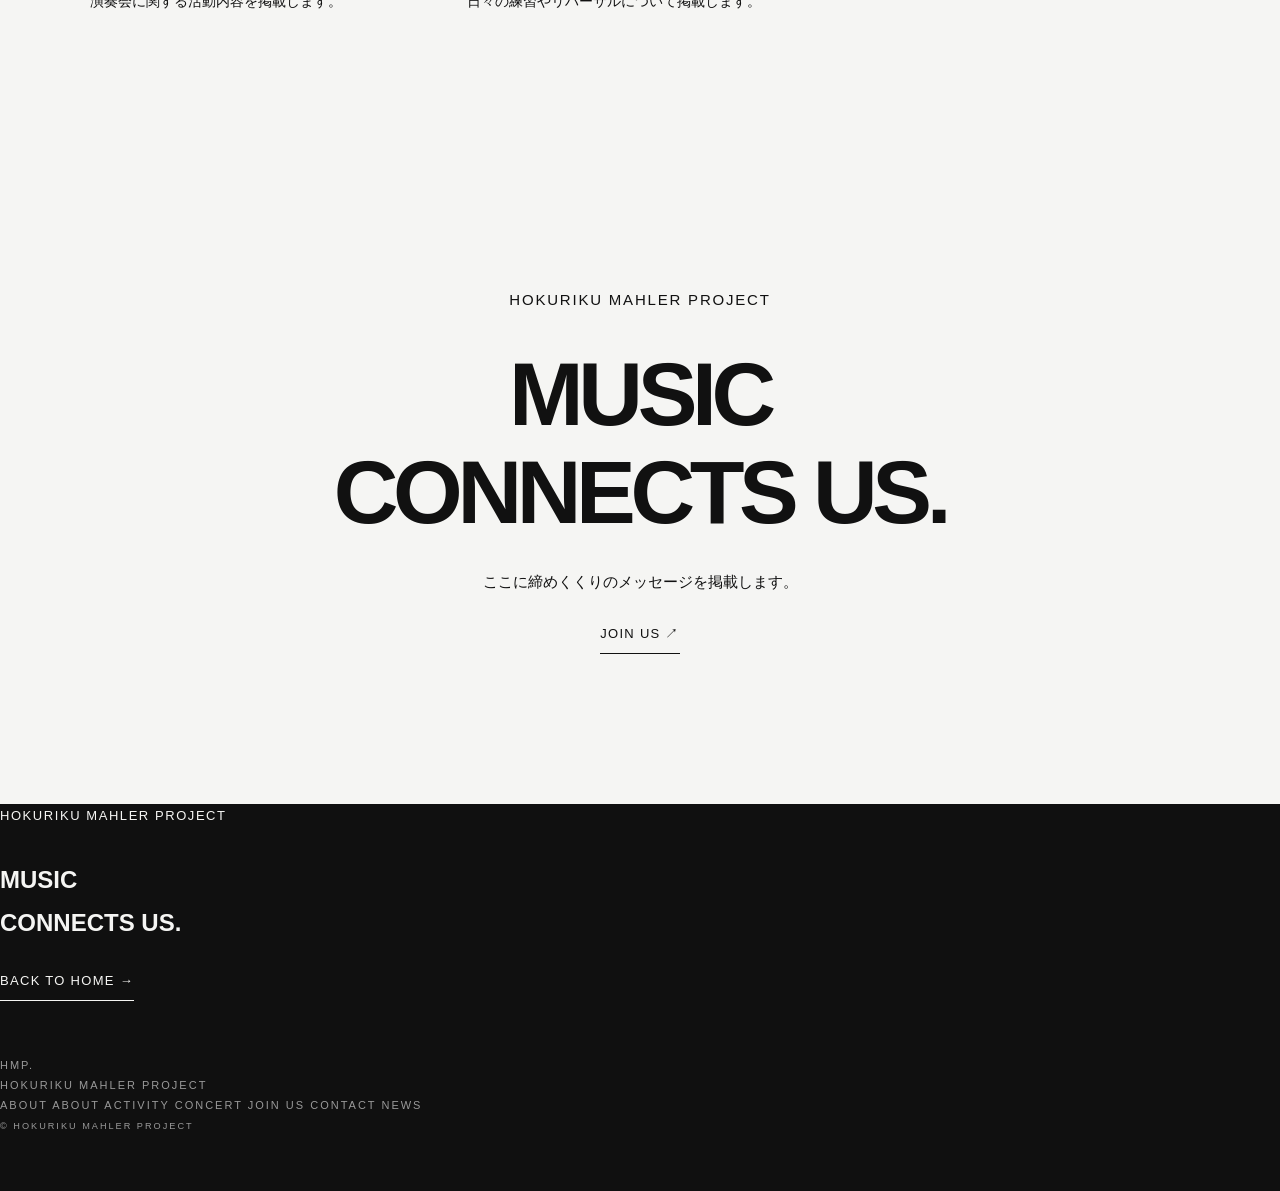
==== commit a6937afe: "Add files via upload" ====
--- a/Pages/about.html
+++ b/Pages/about.html
@@ -207,6 +207,25 @@
             </div>
         </section>
 
+        <!-- BOTTOM -->
+        <section class="contact-bottom">
+            <div class="contact-container">
+                <p class="section-label">
+                    HOKURIKU MAHLER PROJECT
+                </p>
+
+                <h2>
+                    MUSIC<br>
+                    CONNECTS US.
+                </h2>
+
+                <a href="../index.html" class="text-link">
+                    BACK TO HOME →
+                </a>
+            </div>
+        </section>
+
+
     </main>
 
 
--- a/css/style.css
+++ b/css/style.css
@@ -194,17 +194,25 @@
   align-items: center;
 }
 
+/* CONCERT POSTER */
+
 .concert-visual {
-  min-height: 350px;
-  background: linear-gradient(135deg, #555, #111);
-  display: grid;
-  place-items: center;
-}
-
-.concert-visual span {
-  font-size: 55px;
-  font-weight: 800;
-  letter-spacing: -3px;
+    width: 100%;
+    max-width: 300px;
+    margin: 0 auto;
+}
+
+.concert-visual img {
+    display: block;
+    width: 100%;
+    height: auto;
+    object-fit: contain;
+}
+
+@media (max-width: 768px) {
+    .concert-visual {
+        max-width: 260px;
+    }
 }
 
 .concert-info h3 {
@@ -1191,6 +1199,29 @@
     margin-bottom: 55px;
 }
 
+/* =========================
+   TICKET POSTER IMAGE FIX
+========================= */
+
+.ticket-main-image {
+    width: 100%;
+    max-width: 350px;
+    height: auto !important;
+    aspect-ratio: auto !important;
+    margin: 0 auto;
+    overflow: visible !important;
+
+}
+
+.ticket-main-image img {
+    display: block;
+    width: 100%;
+    height: auto !important;
+    max-height: none !important;
+    object-fit: contain !important;
+    aspect-ratio: auto !important;
+}
+
 /* CONCERT INFORMATION */
 
 .ticket-main-image {
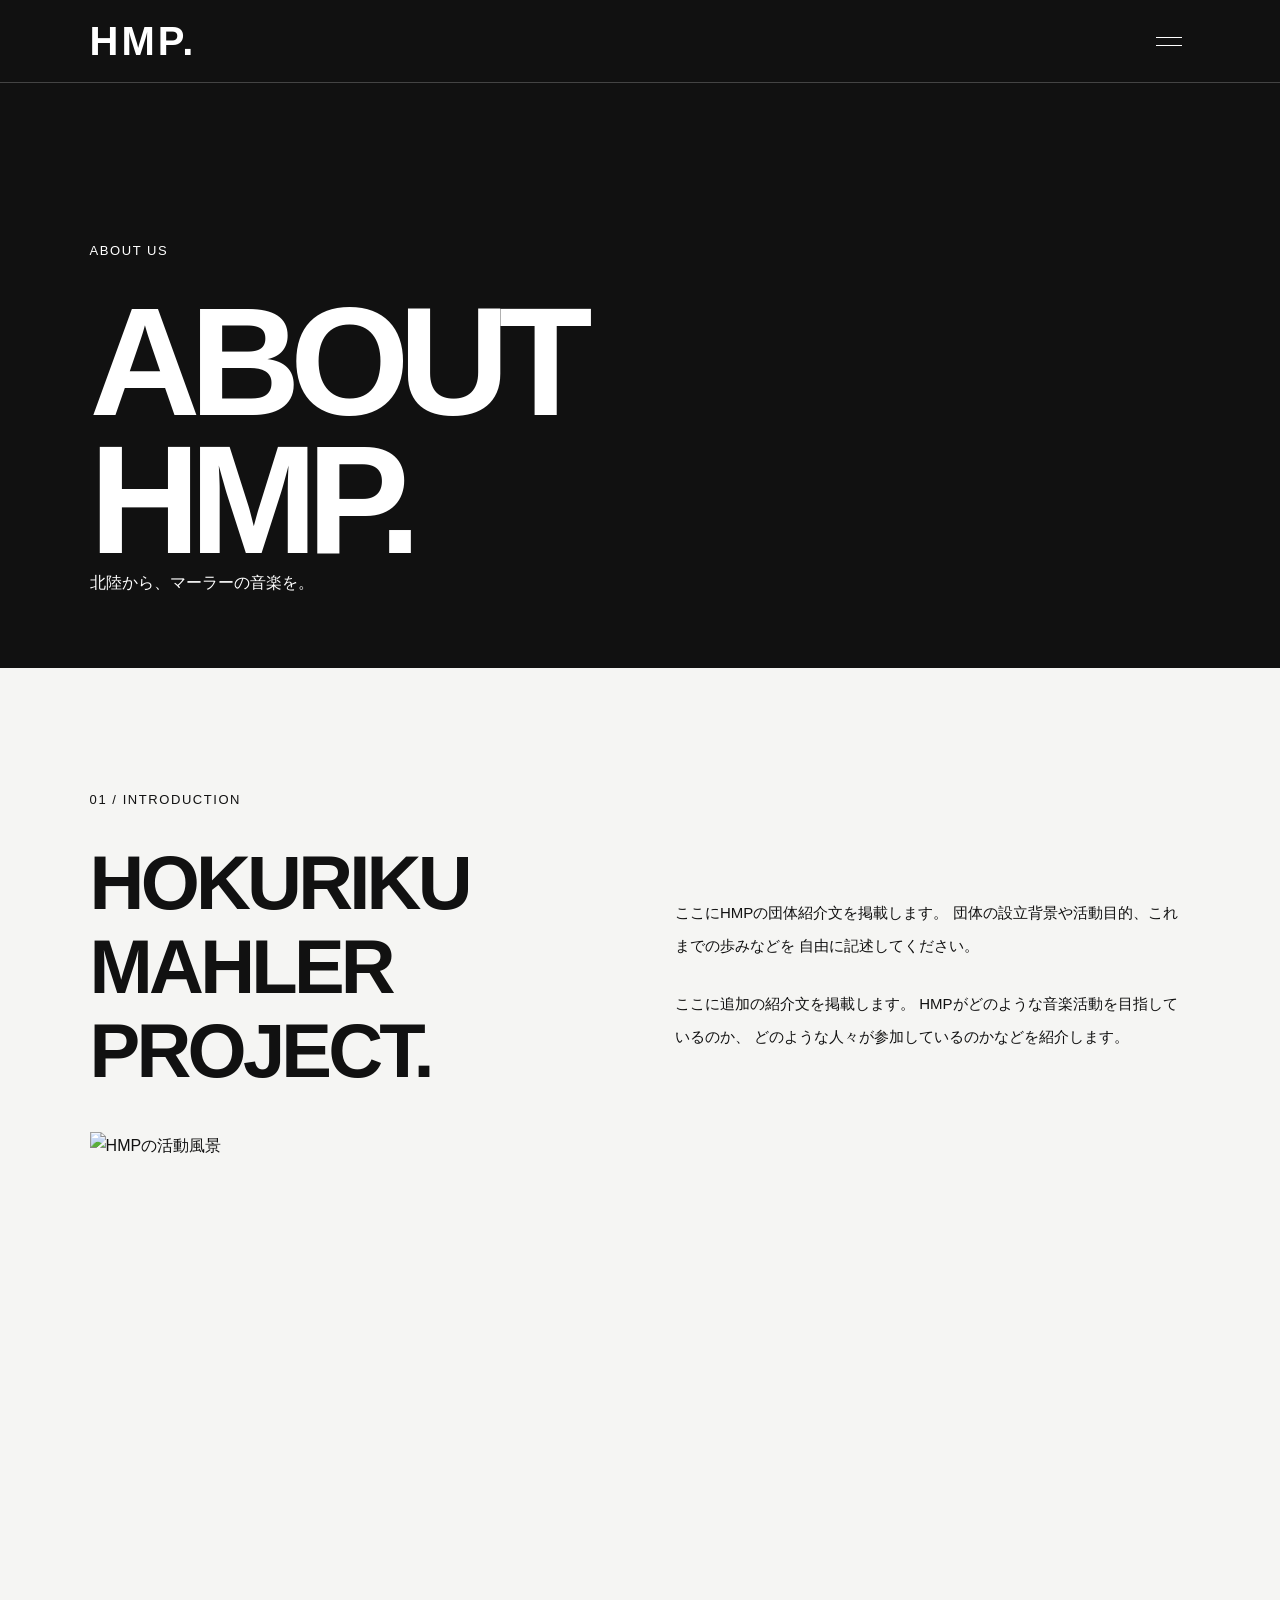
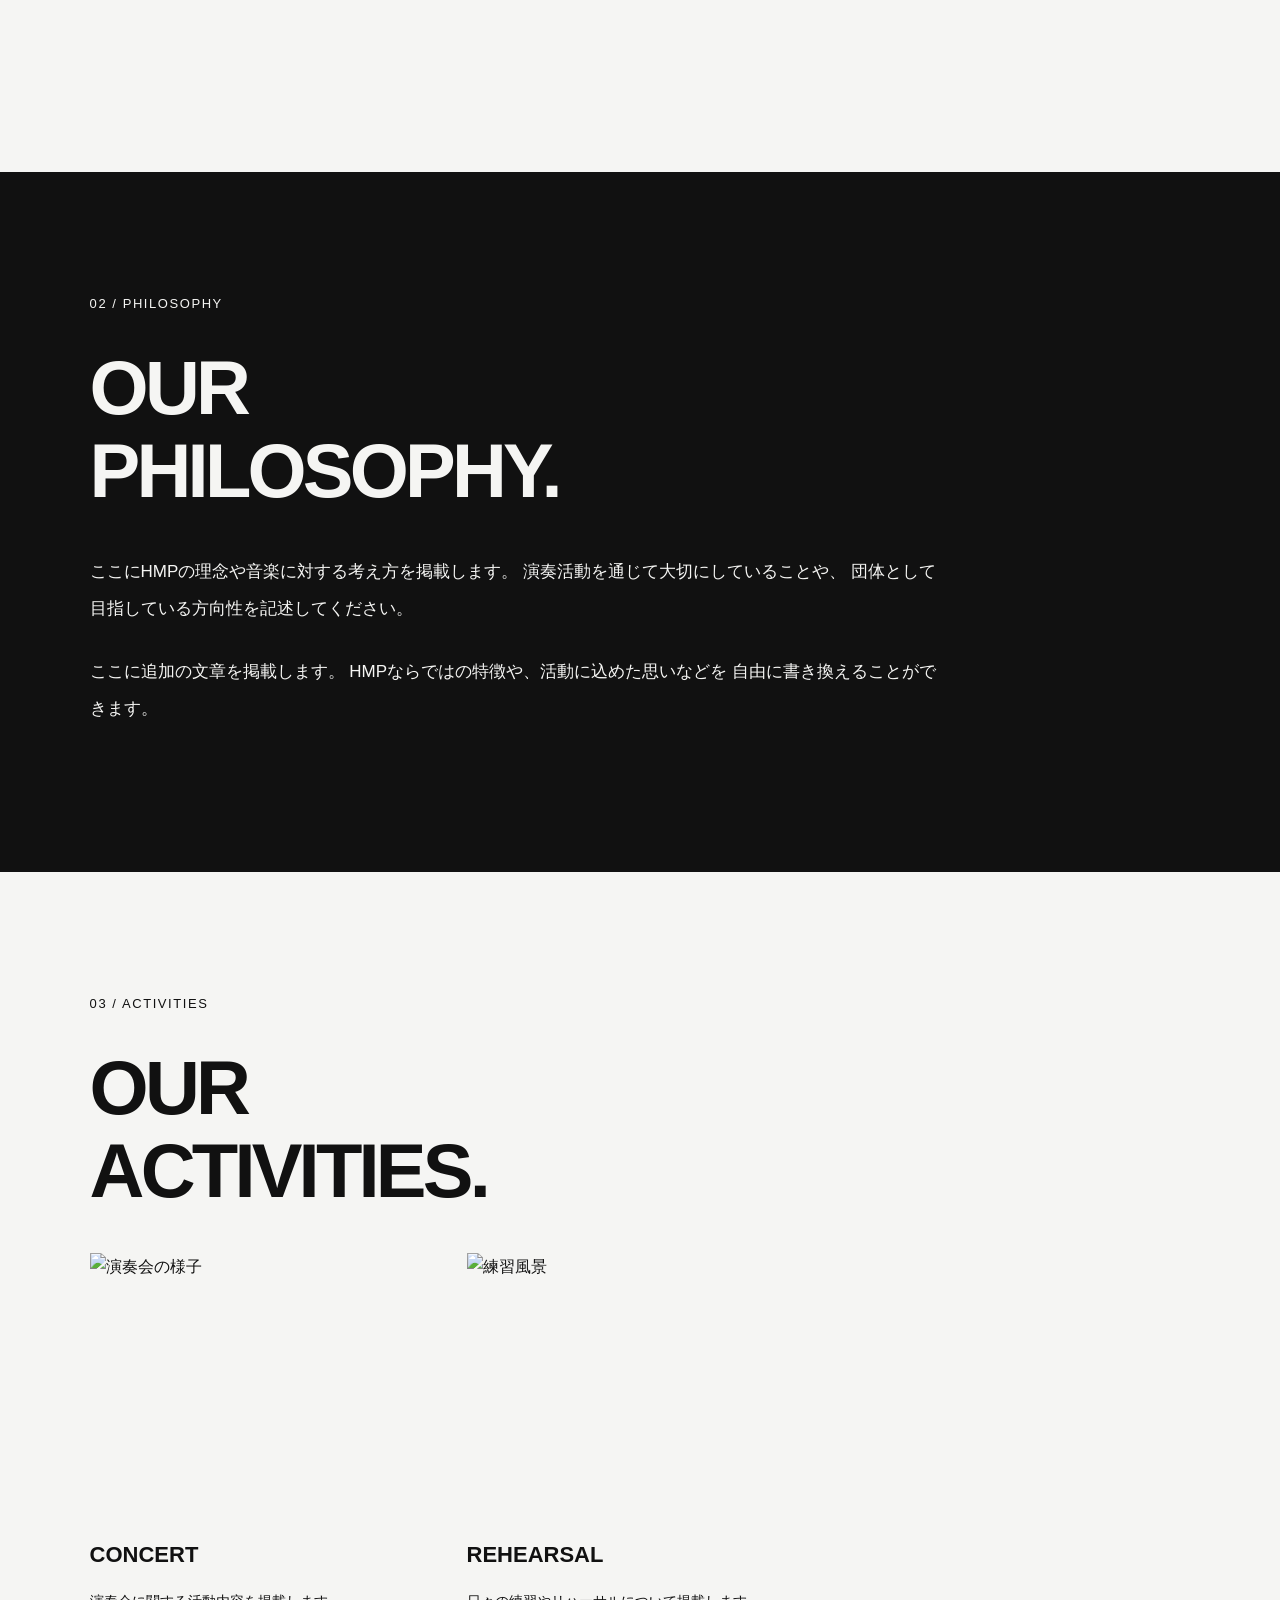
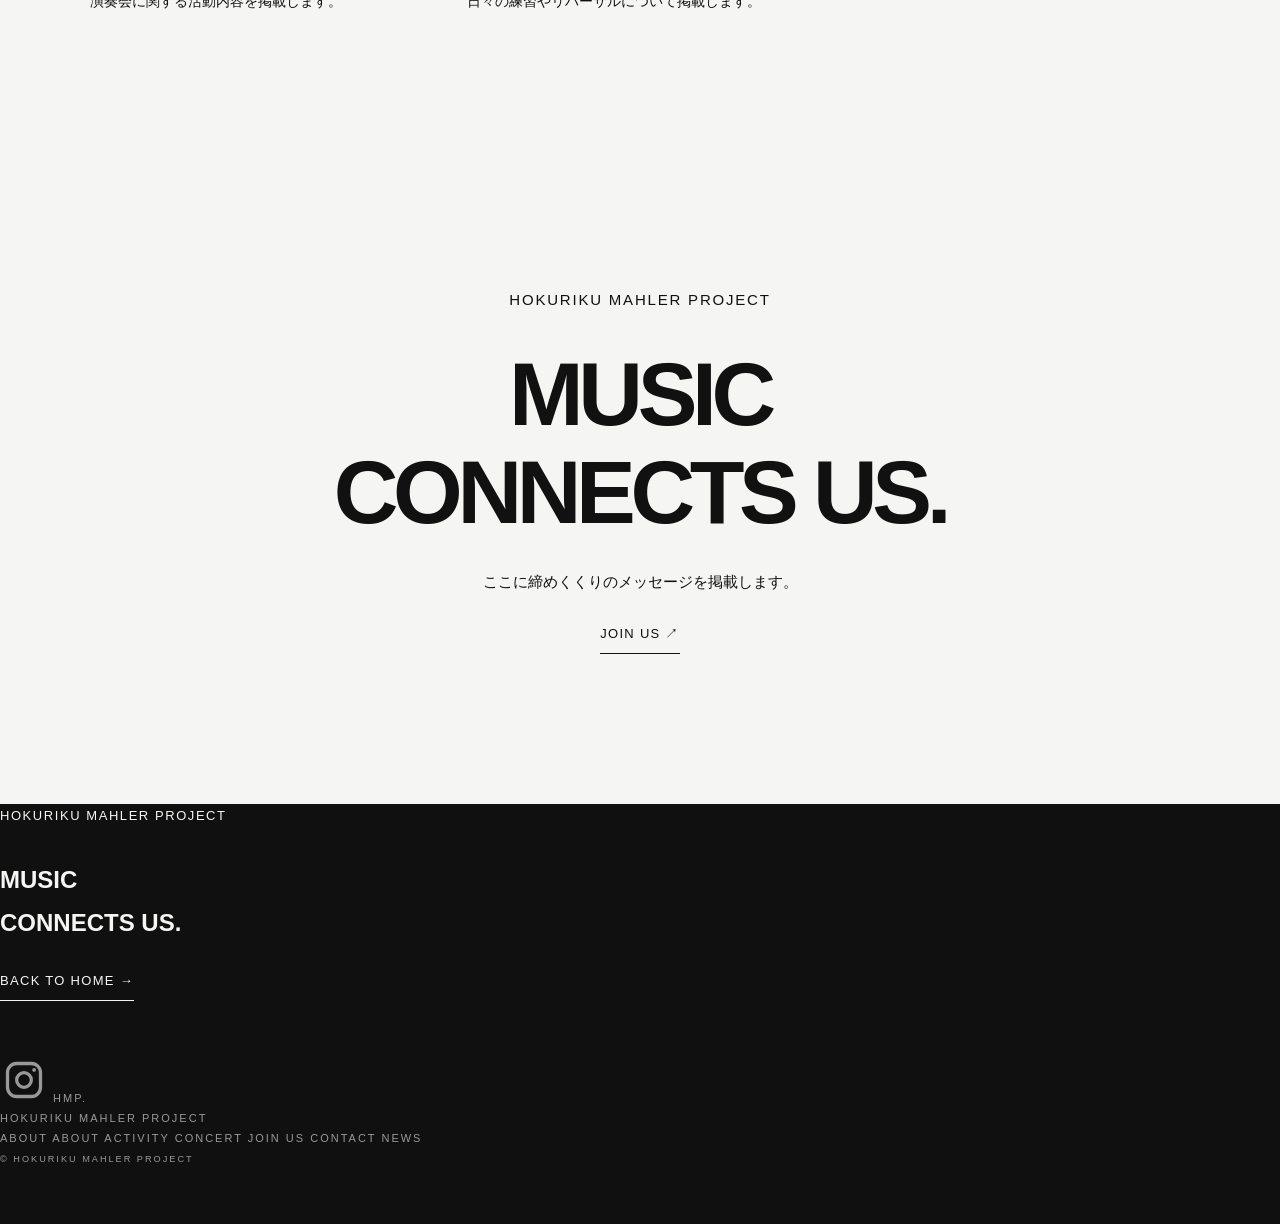
==== commit a5ecf588: "Add files via upload" ====
--- a/Pages/about.html
+++ b/Pages/about.html
@@ -233,6 +233,15 @@
     <footer class="footer">
         <div class="footer-inner">
 
+
+            <a href="https://www.instagram.com/hmp_1st/" class="instagram-link" target="_blank" rel="noopener noreferrer" aria-label="Instagram">
+                <svg viewBox="0 0 24 24" aria-hidden="true">
+                    <rect x="3" y="3" width="18" height="18" rx="5" fill="none" stroke="currentColor" stroke-width="1.8"/>
+                    <circle cx="12" cy="12" r="4" fill="none" stroke="currentColor" stroke-width="1.8"/>
+                    <circle cx="17.5" cy="6.5" r="1" fill="currentColor"/>
+                </svg>
+            </a>
+
             <a href="../index.html" class="footer-logo">
                 HMP.
             </a>
--- a/css/style.css
+++ b/css/style.css
@@ -1768,3 +1768,50 @@
     }
 }
 
+/* INSTAGRAM */
+
+.contact-instagram {
+    margin: 45px 0;
+}
+
+.contact-instagram p {
+    font-size: 11px;
+    letter-spacing: 0.15em;
+    color: #777;
+    margin-bottom: 12px;
+}
+
+.contact-instagram a {
+    display: inline-block;
+    font-size: 28px;
+    font-weight: 700;
+    letter-spacing: 0.04em;
+    border-bottom: 1px solid #101010;
+    padding-bottom: 8px;
+    transition: opacity 0.3s;
+}
+
+.contact-instagram a:hover {
+    opacity: 0.5;
+}
+
+/* INSTAGRAM ICON */
+
+.instagram-link {
+    display: inline-flex;
+    align-items: center;
+    justify-content: center;
+    width: 48px;
+    height: 48px;
+    color: currentColor;
+    transition: opacity 0.3s ease;
+}
+
+.instagram-link svg {
+    width: 44px;
+    height: 44px;
+}
+
+.instagram-link:hover {
+    opacity: 0.5;
+}
--- a/css/responsive.css
+++ b/css/responsive.css
@@ -1,21 +1,131 @@
-
-@media (max-width: 768px) {
-
-  .navigation {
-    display: none;
-    position: absolute;
-    top: 85px;
-    left: 0;
-    width: 100%;
-    background: #101010;
-    flex-direction: column;
-    padding: 25px 5%;
-    gap: 20px;
-  }
-
-  .navigation.active {
-    display: flex;
-  }
+@media (max-width: 768px) {
+
+    /* FULL SCREEN MENU */
+    .navigation {
+        position: fixed;
+        inset: 0;
+        width: 100%;
+        height: 100vh;
+        height: 100dvh;
+
+        display: flex;
+        flex-direction: column;
+        justify-content: center;
+        align-items: center;
+
+        background: #f5f5f3;
+        color: #101010;
+
+        padding: 80px 6%;
+        gap: 0;
+
+        z-index: 1000;
+
+        visibility: hidden;
+        opacity: 0;
+        pointer-events: none;
+
+        transition: opacity 0.4s ease,
+                    visibility 0.4s ease;
+    }
+
+    .navigation.active {
+        visibility: visible;
+        opacity: 1;
+        pointer-events: auto;
+    }
+
+    /* MENU ITEMS */
+    .navigation-inner {
+        display: flex;
+        flex-direction: column;
+        align-items: center;
+        gap: 22px;
+    }
+
+    .navigation-inner a {
+        color: #101010;
+        font-size: clamp(25px, 7vw, 38px);
+        letter-spacing: 0.08em;
+    }
+
+    /* CLOSE BUTTON */
+    .menu-close {
+        position: absolute;
+        top: 30px;
+        right: 6%;
+
+        color: #101010;
+        background: none;
+        border: none;
+
+        font-size: 14px;
+        letter-spacing: 0.1em;
+        cursor: pointer;
+    }
+
+    /* MENU FOOTER */
+    .navigation-footer {
+        position: absolute;
+        bottom: 25px;
+        left: 6%;
+
+        color: #777;
+        font-size: 10px;
+        letter-spacing: 0.15em;
+    }
+
+    .menu-toggle {
+        display: block;
+        position: relative;
+        z-index: 1001;
+    }
+
+    /* 以下は既存のスマホ用設定を維持 */
+    .hero {
+        min-height: 650px;
+    }
+
+    .hero h1 {
+        font-size: 58px;
+        letter-spacing: -3px;
+    }
+
+    .hero-message {
+        font-size: 15px;
+        letter-spacing: 2px;
+    }
+
+    .hero-buttons {
+        flex-wrap: wrap;
+    }
+
+    .concert-content {
+        grid-template-columns: 1fr;
+        gap: 30px;
+    }
+
+    .activity-grid {
+        grid-template-columns: 1fr;
+    }
+
+    .activity-card {
+        min-height: 150px;
+    }
+
+    .news-item {
+        display: block;
+    }
+
+    .news-item p {
+        margin-top: 8px;
+    }
+
+    .section {
+        padding: 75px 0;
+    }
+
+
 
   .menu-toggle {
     display: block;
@@ -427,3 +537,132 @@
     }
 }
 
+
+/* =========================
+   MOBILE MENU LAYER FIX
+========================= */
+
+@media (max-width: 768px) {
+
+    /* ヘッダーをメニューより背面にする */
+    .header {
+        z-index: 100;
+    }
+
+    /* 全画面メニューを最前面にする */
+    .navigation {
+        position: fixed;
+        inset: 0;
+        z-index: 9999;
+    }
+
+    /* CLOSEボタンも操作可能にする */
+    .menu-close {
+        position: absolute;
+        z-index: 2;
+    }
+
+    /* メニューリンクを操作可能にする */
+    .navigation-inner {
+        position: relative;
+        z-index: 1;
+    }
+
+    /* ハンバーガーボタンが前面に残らないようにする */
+    .menu-toggle {
+        z-index: 1;
+    }
+}
+
+
+/* =========================
+   MOBILE TEXT OVERFLOW FIX
+========================= */
+
+@media (max-width: 768px) {
+
+    /* 横方向のはみ出し防止 */
+    html,
+    body {
+        max-width: 100%;
+        overflow-x: hidden;
+    }
+
+    /* すべての要素の横幅を制御 */
+    *,
+    *::before,
+    *::after {
+        box-sizing: border-box;
+    }
+
+    /* 長い文字列の折り返し */
+    p,
+    a,
+    li,
+    span,
+    h1,
+    h2,
+    h3,
+    h4 {
+        overflow-wrap: anywhere;
+        word-break: normal;
+    }
+
+    /* メインタイトル */
+    .hero h1 {
+        font-size: clamp(36px, 10vw, 58px);
+        letter-spacing: -0.04em;
+        max-width: 100%;
+    }
+
+    .page-hero h1 {
+        font-size: clamp(38px, 13vw, 76px);
+        letter-spacing: -0.04em;
+        max-width: 100%;
+    }
+
+    /* 各ページの見出し */
+    .section-heading,
+    .concert-heading,
+    .join-heading,
+    .activity-heading,
+    .ticket-heading,
+    .news-heading {
+        max-width: 100%;
+        overflow-wrap: anywhere;
+    }
+
+    /* 英語などの長いテキスト */
+    .section-label,
+    .hero-message {
+        max-width: 100%;
+        overflow-wrap: anywhere;
+        letter-spacing: 0.05em;
+    }
+
+    /* ボタン */
+    .hero-buttons a,
+    .ticket-buy-button {
+        max-width: 100%;
+        white-space: normal;
+        overflow-wrap: anywhere;
+    }
+
+    /* グリッドのはみ出し防止 */
+    .concert-content,
+    .activity-grid,
+    .about-introduction-grid,
+    .philosophy-content,
+    .activities-grid,
+    .concert-detail,
+    .join-message-content {
+        min-width: 0;
+    }
+
+    /* 画像のはみ出し防止 */
+    img {
+        max-width: 100%;
+        height: auto;
+    }
+}
+
